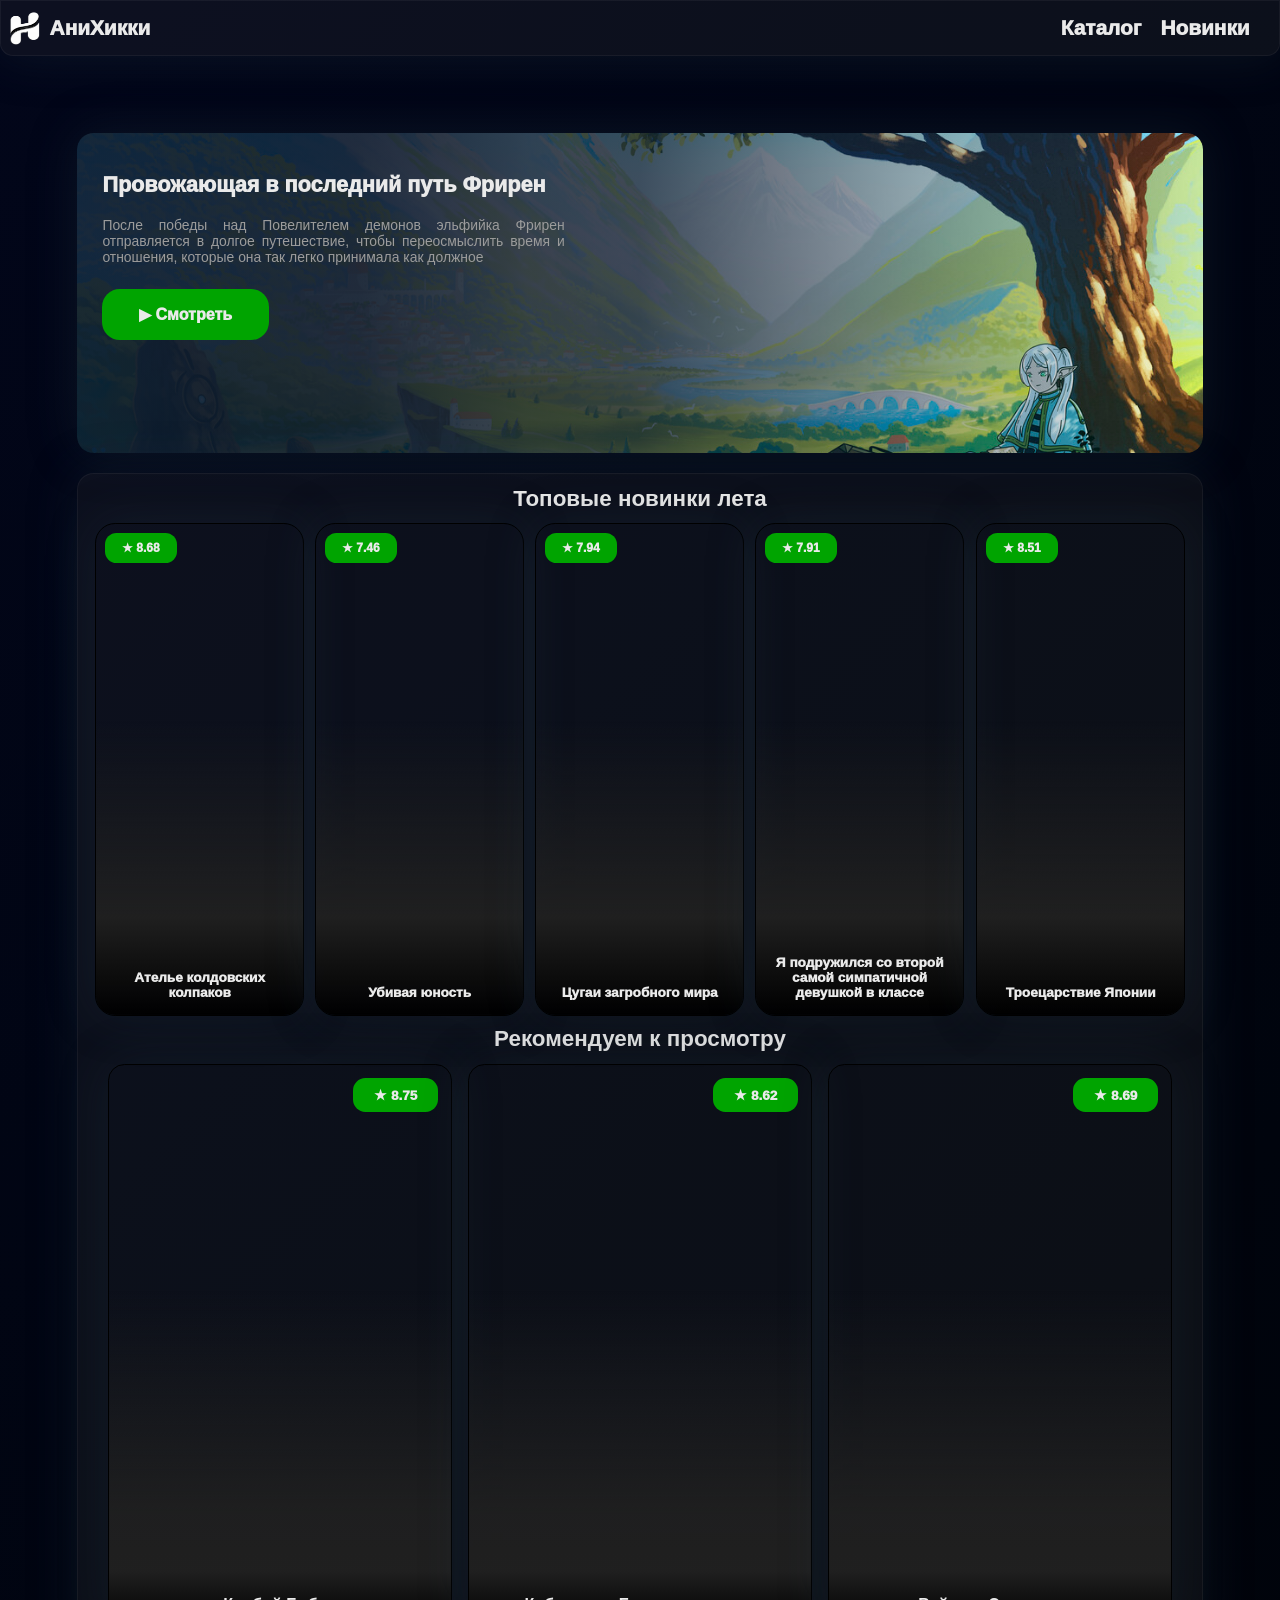
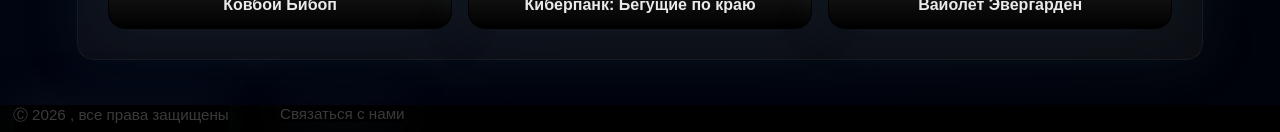
==== index.html @ 824d7224 "watch" ====
<!DOCTYPE html>
<html lang="en">
<head>
    <meta charset="UTF-8">
    <meta name="viewport" content="width=device-width, initial-scale=1.0">
    <title>АниХикки</title>
    <link rel="stylesheet" href="styles/style.css">
    <link rel="icon" href="img/logo.png" type="image/x-icon">
</head>
<body>
    
<header>

<div class="brand">
<a href="#"><img src="img/logo.png" alt=""></a>
<a href="#"><h1>АниХикки</h1></a>
</div>
<div class="nav">
<a href="catalog.html"><h1>Каталог</h1></a>
<a href="#news"><h1>Новинки</h1></a>
</div>

</header>


<div class="hero-section">
<div class="hero-info">
<h2 class="hero-name">Провожающая в последний путь Фрирен</h2>

<p class="hero-title">После победы над Повелителем демонов эльфийка Фрирен отправляется в долгое путешествие, чтобы переосмыслить время и отношения, которые
    она так легко принимала как должное
</p>
<div class="hero-watch-button" data-name="Провожающая в последний путь Фрирен">▶ Смотреть</div>


</div>
</div>



<main>


<h2 class="fzagolovok" id="news">Топовые новинки лета</h2>

<div class="news-grid"> 

</div>


<h2 class="zagolovok">Рекомендуем к просмотру</h2>


<div class="recomendation-grid">


</div>






</main>



<footer>
<h2 class="guarded">Ⓒ  2026 , все права защищены</h2>

<a href=""><h2 class="contact">Связаться с нами</h2></a>


</footer>


<script src="data.js"></script>
<script src="script.js"></script>
<script>

const recomendationGrid = document.querySelector(".recomendation-grid")
const newsGrid = document.querySelector(".news-grid")


renderRecomendationCatalog(recomendationMassive)
renderNewsCatalog(newsMassive)








function renderNewsCatalog(massive){
      newsGrid.innerHTML = ""
  massive.forEach(function(anime){

    newsGrid.innerHTML += `
<div class="news-grid-card" data-name="${anime.animeName}" style="background-image: linear-gradient(    to top,   rgba(0, 0, 0, 0.96) 0%,   rgba(32, 32, 32, 0.98) 20%,     transparent 60%),                   
                        url('${anime.poster}');">
        <div class="news-grid-card-rating">★ ${anime.rating}</div>
        <div class="news-grid-card-name">${anime.animeName}</div> 
</div>
    `

})



initCardClick()  
}




function renderRecomendationCatalog(massive){
  recomendationGrid.innerHTML = ""
  massive.forEach(function(anime){

    recomendationGrid.innerHTML += `

<div class="recomendation-grid-item" data-name="${anime.animeName}" style="background-image:  linear-gradient( to top,  rgba(0, 0, 0, 1) 0%,    rgba(32, 32, 32, 0.98) 10%, rgba(32, 32, 32, 0.95) 20%  ,transparent 60%), 
                          url('${anime.poster}');">

        <div class="item-rating">★ ${anime.rating}</div>
        <div class="recomendation-name">${anime.animeName}</div>

</div>
    `

})



initCardClick()  
}







function initCardClick() {
  const allCards = document.querySelectorAll(".recomendation-grid-item, .news-grid-card, .hero-watch-button")
  allCards.forEach(function(oneCard){
    oneCard.addEventListener("click", function(){
      const animeName = oneCard.dataset.name
      sessionStorage.setItem("chosenAnimeName", animeName)
      window.location.href = "player.html#" + encodeURIComponent(animeName)
    })
  })
}

    
</script>

</body>
</html>
---- styles/style.css ----
*{
    padding: 0;
    margin: 0;
    font-family: "Rubik", sans-serif;
    font-optical-sizing: auto;
    font-weight: 400;
    font-style: normal;
    color: rgb(234, 234, 234);
    scroll-behavior: smooth;
}


a{
    text-decoration: none;
}

body{
    min-height: 100vh;
  min-height: 100dvh;
  display: flex;
  flex-direction: column;
}


body, html{
    background: linear-gradient(135deg, #02061a 0%, #00040d 40%, #000000 100%);
    background-size: 200% 200%;
    animation: gradient 6s ease infinite;
    min-height: 100vh;
  
}

@keyframes gradient {
  0% {
    background-position: 0% 50%;
  }
  50% {
    background-position: 100% 50%;
  }

  100% {
    background-position: 0% 50%;
  }
}

header{
    background: rgba(62, 62, 62, 0.2);
    border-bottom-left-radius: 1vw;
    border-bottom-right-radius: 1vw;
    padding: 0.3vw;
    align-items: center;
    display: grid;
    grid-template-columns: repeat(2, 1fr);
    box-shadow: 0px 0px 50px 0px rgba(36, 55, 69, 0.3);
    border: 1px solid rgba(255, 255, 255, 0.05);
}


    .brand{
        display: flex;
        flex-direction: row;
        align-items: center;
        font-size: 90%;
    }

    header .brand h1{
        font-weight: 1000;
        margin-left: 0.5vw;
    }

        header img{
            width: 2.5vw;
            height: 5vh;
        }


    .nav{
        display: flex;
        gap: 1.5vw;
        grid-column: 3/3;
        margin-right: 2vw;
        font-size: 90%;
    }

        header .nav h1{
            font-weight: 1000;
            text-decoration: none;
            flex: block;
        }

        header a{
            transition: all 1s;
        }

            header a:hover{
               transform: scale(1.05);


                }




.hero-section{
    width: 85vw;
    height: 27vw;
    box-shadow: 0px 0px 50px 0px rgba(36, 55, 69, 0.3);
    margin: auto;
    margin-top: 3.4vw;
    border-radius: 1.3vw;
    padding: 2vh;
    background-repeat: no-repeat;  
    background-position: center;   
    background-size: cover;  
    background-image: 
    linear-gradient(  to right,   rgba(10, 25, 47, 0.92) 0%,      rgba(5, 18, 38, 0.88) 25%,   rgba(9, 22, 40, 0.8) 38%,  rgba(9, 22, 40, 0.78) 40%, rgba(6, 20, 41, 0.75) 50%,  transparent 100%  ),      
    url('../img/fr.jpg');
}

    .hero-info{
        display: grid;
        grid-template-rows: repeat(3, 1fr);
        width: 42%;
        cursor: default;
        padding-left: 1vw;
    }

    .hero-name{
        font-weight: 1000;
        text-align: justify;
        margin-top: 2vw;
        font-size: 225%;
        cursor: default;
    }
    .hero-title{
        display: flex;
        flex-wrap: wrap;     
        margin-top: 1.2vw;
        font-weight: 500;
        font-size: 125%;
        color: rgb(156, 156, 156);
        text-align: justify;
        cursor: default;
    }

    .hero-watch-button {
        display: flex;
        background: rgb(0, 164, 0);
        width: 10vw;
        height: 4vh;
        padding: 1.1vw;
        border-radius: 2.1vw;
        justify-content: center;
        align-items: center;
        margin-top: 1vw;
        transition: 0.6s all;
        font-weight: 1000;
        font-size: 145%;
        cursor: pointer;
    }

        .hero-watch-button:hover{
            background-color: rgb(0, 186, 0);
        }

        .hero-watch-button a{
            font-weight: 1000;
            font-size: 150%;
        }




main{
    background: rgba(62, 62, 62, 0.2);
    border-radius: 1.3vw;
    width: 85vw;
    height: auto;
    margin: auto;
    margin-top:3.2vh;
    padding: 2vh;
    box-shadow: 0px 0px 50px 0px rgba(36, 55, 69, 0.3);
    border: 1px solid rgba(255, 255, 255, 0.05);
}

.main-catalog{
    background: rgba(62, 62, 62, 0.2);
    border-radius: 1.3vw;
    width: 85vw;
    height: auto;
    min-height: 70vh;
    margin: auto;
    margin-top:3.2vh;
    padding: 2vh;
    box-shadow: 0px 0px 50px 0px rgba(36, 55, 69, 0.3);
    border: 1px solid rgba(255, 255, 255, 0.05);
}


    .fzagolovok{
        font-size: 200%;
        font-weight: 800;
        text-align: center;
        cursor: default;
    }

    .zagolovok{
        font-size: 200%;
        font-weight: 800;
        text-align: center;
        cursor: default;
        margin-top: 1.2vh;
    }

        .news-grid{
            display: grid;
            margin-top: 1vh;
            grid-gap: 1vw;
            grid-template-columns: repeat(5, 1fr);
        }


            .news-grid-card{
                display: grid;
                grid-template-rows: repeat(2, 1fr);
                height: 55vh;
                border-radius: 1.5vw;
                padding: 0.6vw;
                transition: all 0.5s;
                box-shadow: 0px 0px 50px 0px rgba(36, 55, 69, 0.3);
                background-repeat: no-repeat;
                background-position: center center;  
                background-size: cover; 
                cursor: pointer;
                will-change: transform; /* Подготавливает GPU к анимации */ backface-visibility: hidden; /* Убирает мерцание и зазоры */ transform: translateZ(0); /* Включает 3D-ускорение */
                outline: 0.1px solid rgba(0, 0, 0, 1);  outline-offset: -0.1px;
                
                
            }

                    .news-grid-card:hover{
                        transform: scale(1.04);
                    }


                .news-grid-card-rating{
                    display: flex;
                    justify-content: center;
                    align-items: center;
                    background-color: rgb(0, 164, 0);
                    padding: 0.33vw;
                    border-radius: 1vw;
                    width: 5vw;
                    height: 3vh;
                    justify-content: center;
                    justify-self: start;
                    align-self: start;
                    font-weight: 1000;
                    font-size: 125%;
                }


                .news-grid-card-name{
                    display: flex;
                    text-align: center;
                    font-weight: 1000;
                    font-size: 115%;
                    align-self: end;
                    justify-self: center;
                    margin-bottom: 0.5vw;
                    
                }


    .grid-catalog{
        display: grid;
        margin-top: 0.2vh;
        grid-gap: 1vw;
        grid-template-columns: repeat(5, 1fr);
        padding: 0.7vw;
        margin: -0.7vw;

    }


        .grid-catalog-item{
                display: grid;
                cursor: pointer;
                grid-template-columns: repeat(2, 1fr);
                grid-template-rows: auto auto 1fr;
                grid-gap: 0.5vw;
                height: 44vh;
                border-radius: 1.2vw;
                padding: 0.5vw;
                transition: all 0.5s;
                box-shadow: 0px 0px 50px 0px rgba(36, 55, 69, 0.2);
                background-repeat: no-repeat;    background-position: center center;      background-size: cover;
                transition: 0.5s all; 
                z-index: 1000;
                position: relative;
                will-change: transform; /* Подготавливает GPU к анимации */ backface-visibility: hidden; /* Убирает мерцание и зазоры */ transform: translateZ(0); /* Включает 3D-ускорение */
                outline: 0.1px solid rgba(0, 0, 0, 1);  outline-offset: -0.1px;
        }

            .grid-catalog-item:hover{
                transform: scale(1.04);
                z-index: 1000;
                position: relative;
            }

            .episodes-amount{
                background-color: rgba(0, 0, 0, 0.8);
                border-radius: 0.4vw;
                text-align: center;
                width: 6.2vw;
                height: 3.6vh;
                font-size: 90%;
                display: flex;
                align-items: center;
                justify-content: center;
                color: rgb(184, 184, 184);
                grid-column: 1/2;
                grid-row: 1/1;
                font-weight: 600;
            }

            .catalog-item-rating{
                    display: flex;
                    align-items: center;
                    background-color: rgb(0, 164, 0);
                    padding: 0.33vw;
                    border-radius: 1vw;
                    width: 4.5vw;
                    justify-content: center;
                    justify-self: end;
                    align-self: start;
                    font-weight: 1000;
                    font-size: 110%;
                    grid-row: 1/3;
            }

            .catalog-item-name{
                grid-column: 1/-1;
                display: flex;
                justify-self: center;
                align-self: flex-end;
                text-align: center;
                font-weight: 1000;
                font-size: 110%;
                margin-bottom: 0.2vh;
            }


 
            



.anime-title{
    font-size: 200%;
    font-weight: 1000;
    text-align: center;
}


.player iframe{
    margin: auto;
    border-top-left-radius: 1vw;
    border-top-right-radius: 1vw;
    width: 100%;
    height: 42vw;
    box-shadow: 0px 0px 50px 0px rgba(36, 55, 69, 0.2);
    margin-top: 1vh;
}

.episodes-btn-grid{
    display: flex;
    width: 98%;
    grid-gap: 0.9vw;
    background-color: black;
    border-bottom-left-radius: 1.5vw;
    border-bottom-right-radius: 1.5vw;
    overflow-x: auto;
    overflow-y: hidden;
    box-shadow: 0px 0px 50px 0px rgba(36, 55, 69, 0.2);
    padding: 0.7vw 1vw 0.5vw 0.75vw;
    scrollbar-width: thin;
    scrollbar-color: transparent transparent;
    scroll-behavior: auto;
    transition: 0.5s ease;
    margin-top: -0.29vw;
    user-select: none; 
}

    .episodes-btn-grid:hover{
        scrollbar-color: #00A2E8 transparent; 
    }

    .episode-btn{
        background: rgba(62, 62, 62, 0.45);
        box-shadow: 0px 0px 50px 0px rgba(52, 81, 102, 0.2),
                    0px 0px 50px 0px rgba(52, 81, 102, 0.1);
        display: flex;
        border-radius: 0.67vw;
        justify-content: center;
        align-items: center;
        height: 6vh;
        font-weight: 1000;
        transition: 0.5s all;
        flex: 0 0 auto;
        width: 6.067vw;
        cursor: default;
        cursor: pointer;
    }

        .episode-btn:hover{
            transform: scale(1.05);
            background: rgba(62, 62, 62, 0.58);
        }

            .active-btn{
                background-color: rgb(0, 134, 0);
                transform: scale(1.05);
                cursor: default;
            }
            .active-btn:hover{
                background-color: rgb(0, 134, 0);
            }












#search-input{
    background: rgba(62, 62, 62, 0.05);
    border-radius: 1.3vw;
    width: 85vw;
    height: 3.5vh;
    margin: auto;
    margin-top:3vh;
    padding: 2vh;
    box-shadow: 0px 0px 50px 0px rgba(36, 55, 69, 0.3);
    border: 1px solid rgba(255, 255, 255, 0.15);
    display: flex;
    justify-self: center;
    font-weight: 1000;
    font-size: 130%;
    outline: none;
}

#search-input:focus{
    border: 1px solid rgba(255, 255, 255, 0.15);
}



.genre-btn-grid{
    display: grid;
    grid-template-columns: repeat(7, 1fr);
    grid-template-rows: 1fr;
    width: 87vw;
    margin: 0.5vw auto 0.5vw auto;
    grid-gap: 0.5vw;
    margin-bottom: -2.5vh;
    
}
 
    .genre-btn{
        height: 6.67vh;
        box-shadow: 0px 0px 50px 0px rgba(36, 55, 69, 0.3);
        border: 1px solid rgba(255, 255, 255, 0.15);
        background: rgba(62, 62, 62, 0.05);
        border-radius: 1.15vw;
        padding: 0.5vw;
        font-weight: 1000;
        transition: 0.5s;
        font-size: 95%;
    }



    .genre-btn:hover{
        background: rgba(62, 62, 62, 0.25);
    }

    .active-g-btn:hover{
        background-color: rgba(0, 134, 0, 0.3);
    }

    .active-g-btn{
        background-color: rgba(0, 134, 0, 0.3);
    }




    

.recomendation-grid{
    display: grid;
    grid-template-columns: repeat(3, 1fr);
    grid-gap: 1.4vw;
    padding: 1vw;
}

    .recomendation-grid-item{
        display: grid;
        height: 62vh;
        box-shadow: 0px 0px 50px 0px rgba(36, 55, 69, 0.3);
        padding: 0.8vw;
        grid-template-rows: repeat(2, 1fr);
        border-radius: 1.2vw;
        cursor: pointer;
        background-repeat: no-repeat;    background-position: center center;      background-size: cover;
        transition: 0.5s all;
        will-change: transform; /* Подготавливает GPU к анимации */ backface-visibility: hidden; /* Убирает мерцание и зазоры */ transform: translateZ(0); /* Включает 3D-ускорение */
        outline: 0.1px solid rgba(0, 0, 0, 1);  outline-offset: -0.1px;
         
    }

        .recomendation-grid-item:hover{
            transform: translateY(-0.8vw);
        }


        .item-rating{
            display: flex;
            align-items: center;
            justify-content: center;
            background-color: rgb(0, 164, 0);
            padding: 0.33vw;
            border-radius: 0.97vw;
            width: 6vw;
            height: 3.5vh;
            justify-content: center;
            justify-self: end;
            align-self: start;
            font-weight: 1000;
            font-size: 140%;
        }

        .recomendation-name{
            display: flex;
            justify-self: center;
            align-self: flex-end;
            text-align: center;
            font-size: 135%;
            font-weight: 800;
            margin-bottom: 0.2vh;
        }






footer{
    background-color: #000000;
    height: 3vh;
    margin-top: 5vh;
    display: flex;
    padding-left: 1vw;
}
    footer h2{
        font-size: 95%;
        color: rgb(58, 58, 58);
        box-shadow: 0px 0px 50px 0px rgba(36, 55, 69, 0.3);
    }

    .guarded{
        display: flex;
        justify-self: end;
    }

    .contact{
        display: flex;
        justify-self: end;
        align-self: flex-end;
        margin-left: 4vw;
    }






        






















@media (min-width: 250px) {

    .brand{
        display: flex;
        flex-direction: row;
        align-items: center;
        font-size: 40%;
    }

        header img{
            width: 4.5vw;
            height: 6vw;
        }
    

        header .nav{
            font-size: 40%;
        }
        

.hero-section{
    margin-top: 6vw;
    padding: 1vw;
    width: 92vw;
    height: 40vw;
    margin-bottom: -2vh;
}




    .hero-name{
        text-align: justify;
        margin-top: 3.5vw;
        font-size: 60%;
    }
    .hero-title{
        margin-top: 0.1vw;
        font-size: 42%;
    }

    .hero-watch-button {
        width: 16vw;
        height: 5vw;
        padding: 1vw;
        font-size: 50%;
        margin-top: 1.5vh;

    }


    
.fzagolovok{
        font-size: 90%;
        margin-top: -2.5vw;
    }

    .zagolovok{
        font-size: 90%;
    }

        .news-grid{
            margin-top: 1vw;
        }


            .news-grid-card{
                height: 38vw;
            }



                .news-grid-card-rating{
                    width: 7vw;
                    height: 3.5vw;
                    font-size: 40%;

                }


                .news-grid-card-name{
                    font-size: 38%;
                    margin-bottom: 0.5vw;
                    
                }



    .recomendation-grid-item{
        display: grid;
        height: 50vw;
        padding: 1.3vw;
         
    }

        .item-rating{
            padding: 0.33vw;
            width: 8.4vw;
            height: 3vw;
            font-size: 45%;
        }

        .recomendation-name{
            font-size: 65%;
        }

.main-catalog{
    min-height:75vh ;
}






#search-input{
    border-radius: 2vw;
    width: 88.5vw;
    height: 2.5vh;
    padding: 2.1vw;
    font-size: 70%;
    margin-bottom: 1vw;
}

    .genre-btn-grid{
        width: 92%;
    }
 
    .genre-btn{
        height: 8.5vw;
        border-radius: 1.5vw;
        padding: 0vw;
        font-size: 40%;
    }




        .grid-catalog-item{
                grid-gap: 0vw;
                height: 32vw;
                padding: 0.5vw;
        }



            .episodes-amount{
                width: 6vw;
                padding: 0.5vw;
                height: 4.5vw;
                font-size: 15%;
                border-radius: 1vw;
            }

            .catalog-item-rating{
                    padding: 0.33vw;
                    width: 5.7vw;
                    height: 3vw;  
                    font-size: 20%;
            }

            .catalog-item-name{
                font-size: 27%;
            }


.anime-title{
    font-size: 75%;
    margin-top: -2vw;
}


.episodes-btn-grid{
    grid-gap: 1.3vw;
    margin-top: -1.2vw;
}


    .episode-btn{
        border-radius: 1vw;
        height: 6vw;
        font-size: 50%;
        width: 6vw;
        margin-bottom: 0.5vw;
        margin-top: 0.5vw;        
    }


}





@media (min-width: 390px) {

    .brand{
        font-size: 45%;
    }

        header img{
            width: 4.5vw;
            height: 6vw;
        }
    

        header .nav{
            font-size: 45%;
        }
        

.hero-section{
    margin-top: 6vw;
    padding: 1vw;
    width: 91vw;
    height: 35vw;
    margin-bottom: -2vh;
}




    .hero-name{
        text-align: justify;
        margin-top: 3vw;
        font-size: 65%;
    }
    .hero-title{
        margin-top: 0.2vw;
        font-size: 45%;
    }

    .hero-watch-button {
        width: 15vw;
        height: 4vw;
        padding: 1vw;
        font-size: 55%;
        margin-top: 1.5vh;

    }


    
.fzagolovok{
        font-size: 90%;
        margin-top: -2.5vw;
    }

    .zagolovok{
        font-size: 90%;
    }

        .news-grid{
            margin-top: 1vw;
        }


            .news-grid-card{
                height: 32vw;
                padding: 0.5vw;
            }



                .news-grid-card-rating{
                    width: 6vw;
                    height: 2.7vw;
                    font-size: 40%;

                }


                .news-grid-card-name{
                    font-size: 42%;
                    margin-bottom: 0.5vw;
                    
                }



    .recomendation-grid-item{
        display: grid;
        height: 43vw;
        padding: 1.3vw;
         
    }

        .item-rating{
            padding: 0.33vw;
            width: 8.4vw;
            height: 2.8vw;
            font-size: 45%;
        }

        .recomendation-name{
            font-size: 65%;
        }

.main-catalog{
    min-height:75vh ;
}






#search-input{
    border-radius: 2vw;
    width: 88.5vw;
    height: 2.5vh;
    padding: 2.1vw;
    font-size: 70%;
    margin-bottom: 1vw;
}

    .genre-btn-grid{
        width: 92%;
    }
 
    .genre-btn{
        height: 8.5vw;
        border-radius: 1.5vw;
        padding: 0vw;
        font-size: 40%;
    }




        .grid-catalog-item{
                grid-gap: 0vw;
                height: 28vw;
                padding: 0.6vw;
        }



            .episodes-amount{
                width: 7vw;
                padding: 0.5vw;
                height: 3vw;
                font-size: 10%;
                border-radius: 1vw;
            }

            .catalog-item-rating{
                    padding: 0.33vw;
                    width: 5.7vw;
                    height: 3vw;  
                    font-size: 20%;
            }

            .catalog-item-name{
                font-size: 27%;
            }


.anime-title{
    font-size: 75%;
    margin-top: -2vw;
}


.episodes-btn-grid{
    grid-gap: 1.3vw;
    margin-top: -1.2vw;
}


    .episode-btn{
        border-radius: 1vw;
        height: 6vw;
        font-size: 50%;
        width: 6vw;
        margin-bottom: 0.5vw;
        margin-top: 0.5vw;        
    }


}


@media (min-width: 700px) {

    .brand{
        font-size: 60%;
    }

        header img{
            width: 3.3vw;
            height: 4vw;
        }
    

        header .nav{
            font-size: 60%;
        }
        

.hero-section{
    margin-top: 6vw;
    padding: 1vw;
    width: 87.5vw;
    height: 27vw;
    margin-bottom: -2vh;
}




    .hero-name{
        text-align: justify;
        margin-top: 2vw;
        font-size: 100%;
    }
    .hero-title{
        margin-top: 0.2vw;
        font-size: 70%;
    }

    .hero-watch-button {
        width: 12vw;
        height: 3.2vw;
        padding: 1vw;
        font-size: 85%;
        margin-top: 1.5vh;

    }


    
.fzagolovok{
        font-size: 115%;
        margin-top: -1vw;
    }

    .zagolovok{
        font-size: 115%;
    }

        .news-grid{
            margin-top: 1vw;
        }


            .news-grid-card{
                height: 33vw;
                padding: 0.67vw;
            }



                .news-grid-card-rating{
                    width: 5vw;
                    height: 2vw;
                    font-size: 60%;

                }


                .news-grid-card-name{
                    font-size: 67%;
                    margin-bottom: 0.5vw;
                    
                }



    .recomendation-grid-item{
        display: grid;
        height: 40vw;
        padding: 1vw;
         
    }

        .item-rating{
            padding: 0.33vw;
            width: 7vw;
            height: 2.5vw;
            font-size: 70%;
        }

        .recomendation-name{
            font-size: 80%;
        }

.main-catalog{
    min-height:75vh ;
}






#search-input{
    border-radius: 2vw;
    width: 86vw;
    height: 2.5vh;
    padding: 2vw;
    font-size: 90%;
    margin-bottom: 1vw;
}

    .genre-btn-grid{
        width: 89%;
    }
 
    .genre-btn{
        height: 6vw;
        border-radius: 1.5vw;
        padding: 0vw;
        font-size: 60%;
    }




        .grid-catalog-item{
                grid-gap: 0vw;
                height: 26.7vw;
                padding: 0.6vw;
        }



            .episodes-amount{
                width: 5vw;
                padding: 0.5vw;
                height: 2.5vw;
                font-size: 44%;
                border-radius: 0.9vw;
            }

            .catalog-item-rating{
                    padding: 0.33vw;
                    width: 4.5vw;
                    height: 2.1vw;  
                    font-size: 50%;
            }

            .catalog-item-name{
                font-size: 55%;
            }


.anime-title{
    font-size: 105%;
    margin-top: -1vw;
}


.episodes-btn-grid{
    grid-gap: 1vw;
    margin-top: -0.6vw;
}


    .episode-btn{
        border-radius: 1vw;
        height: 4.3vw;
        font-size: 50%;
        width: 5.89vw;
        margin-bottom: 0.5vw;
        margin-top: 0.5vw;        
    }


}


@media (min-width: 1000px) {

    .brand{
        font-size: 65%;
    }

        header img{
            width: 3vw;
            height: 3.5vw;
        }
    

        header .nav{
            font-size: 65%;
        }
        

.hero-section{
    margin-top: 6vw;
    padding: 1vw;
    width: 86vw;
    height: 23vw;
    margin-bottom: -1vh;
}




    .hero-name{
        text-align: justify;
        margin-top: 2vw;
        font-size: 135%;
    }
    .hero-title{
        margin-top: 0.5vw;
        font-size: 87%;
    }

    .hero-watch-button {
        width: 11vw;
        height: 2vw;
        padding: 1vw;
        border-radius: 1.4vw;
        font-size: 100%;
        margin-top: 1.5vh;

    }


    
.fzagolovok{
        font-size: 140%;
        margin-top: -0.5vw;
    }

    .zagolovok{
        font-size: 140%;
    }

        .news-grid{
            margin-top: 1vw;
        }


            .news-grid-card{
                height: 37vw;
                padding: 0.67vw;
            }



                .news-grid-card-rating{
                    width: 5vw;
                    height: 1.7vw;
                    border-radius: 0.9vw;
                    font-size: 75%;

                }


                .news-grid-card-name{
                    font-size: 85%;
                    margin-bottom: 0.5vw;
                    
                }



    .recomendation-grid-item{
        display: grid;
        height: 42vw;
        padding: 1vw;
         
    }

        .item-rating{
            padding: 0.33vw;
            width: 6vw;
            height: 2vw;
            font-size: 85%;
        }

        .recomendation-name{
            font-size: 100%;
        }

.main-catalog{
    min-height:75vh ;
}






#search-input{
    border-radius: 1.8vw;
    width: 85vw;
    height: 2.3vh;
    padding: 2vw;
    font-size: 110%;
    margin-bottom: 0.6vw;
}

    .genre-btn-grid{
        width: 89%;
    }
 
    .genre-btn{
        height: 5vw;
        border-radius: 1.5vw;
        padding: 0vw;
        font-size: 75%;
    }




        .grid-catalog-item{
                grid-gap: 0vw;
                height: 25vw;
                padding: 0.6vw;
        }



            .episodes-amount{
                width: 5vw;
                padding: 0.5vw;
                height: 1.8vw;
                font-size: 55%;
                border-radius: 0.9vw;
            }

            .catalog-item-rating{
                    padding: 0.33vw;
                    width: 4vw;
                    height: 1.8vw;  
                    font-size: 60%;
                    border-radius: 0.8vw;
            }

            .catalog-item-name{
                font-size: 75%;
            }


.anime-title{
    font-size: 125%;
    margin-top: -1vw;
}


.episodes-btn-grid{
    grid-gap: 1vw;
    margin-top: -0.5vw;
}


    .episode-btn{
        border-radius: 1vw;
        height: 3.5vw;
        font-size: 70%;
        width: 5.5vw;
        border-radius: 0.8vw;
        margin-bottom: 0.5vw;
        margin-top: 0.5vw;        
    }


}




@media (min-width: 1300px) {

    .brand{
        font-size: 80%;
    }

        header img{
            width: 2.9vw;
            height: 3.7vw;
        }
    

        header .nav{
            font-size: 80%;
        }
        

.hero-section{
    margin-top: 6vw;
    padding: 1vw;
    width: 86vw;
    height: 25vw;
    margin-bottom: -1vh;
}




    .hero-name{
        text-align: justify;
        margin-top: 2vw;
        font-size: 170%;
    }
    .hero-title{
        margin-top: 1vw;
        font-size: 120%;
    }

    .hero-watch-button {
        width: 12.5vw;
        height: 2.5vw;
        padding: 1vw;
        border-radius: 2vw;
        font-size: 140%;
        margin-top: 2vh;

    }


    
.fzagolovok{
        font-size: 185%;
        margin-top: -0.5vw;
    }

    .zagolovok{
        font-size: 185%;
    }

        .news-grid{
            margin-top: 1vw;
        }


            .news-grid-card{
                height: 33.5vw;
                padding: 0.67vw;
            }



                .news-grid-card-rating{
                    width: 5vw;
                    height: 1.7vw;
                    border-radius: 0.9vw;
                    font-size: 100%;

                }


                .news-grid-card-name{
                    font-size: 115%;
                    margin-bottom: 0.5vw;
                    
                }



    .recomendation-grid-item{
        display: grid;
        height: 40vw;
        padding: 1vw;
         
    }

        .item-rating{
            padding: 0.33vw;
            width: 5.4vw;
            height: 1.8vw;
            font-size: 111%;
        }

        .recomendation-name{
            font-size: 135%;
        }

.main-catalog{
    min-height:75vh ;
}






#search-input{
    border-radius: 1.8vw;
    width: 85vw;
    height: 2.3vh;
    padding: 2vw;
    font-size: 145%;
    margin-bottom: 0.3vw;
}

    .genre-btn-grid{
        width: 88%;
    }
 
    .genre-btn{
        height: 4.5vw;
        border-radius: 1.5vw;
        padding: 0vw;
        font-size: 90%;
    }




        .grid-catalog-item{
                grid-gap: 0vw;
                height: 26vw;
                padding: 0.6vw;
        }



            .episodes-amount{
                width: 4.5vw;
                padding: 0.5vw;
                height: 1.5vw;
                font-size: 65%;
                border-radius: 0.8vw;
            }

            .catalog-item-rating{
                    padding: 0.33vw;
                    width: 3.5vw;
                    height: 1.5vw;  
                    font-size: 75%;
                    border-radius: 0.8vw;
            }

            .catalog-item-name{
                font-size: 95%;
            }


.anime-title{
    font-size: 165%;
    margin-top: -0.3vw;
}


.episodes-btn-grid{
    grid-gap: 1vw;
    margin-top: -0.5vw;
}


    .episode-btn{
        border-radius: 1vw;
        height: 3.4vw;
        font-size: 90%;
        width: 6vw;
        border-radius: 0.8vw;
        margin-bottom: 0.5vw;
        margin-top: 0.5vw;        
    }


}




@media (min-width: 1440px) {

    .brand{
        font-size: 95%;
    }

        header img{
            width: 2.9vw;
            height: 3.7vw;
        }
    

        header .nav{
            font-size: 95%;
        }
        

.hero-section{
    margin-top: 6vw;
    padding: 1vw;
    width: 86vw;
    height: 25vw;
    margin-bottom: -1vh;
}




    .hero-name{
        text-align: justify;
        margin-top: 2vw;
        font-size: 185%;
    }
    .hero-title{
        margin-top: 1vw;
        font-size: 125%;
    }

    .hero-watch-button {
        width: 12.5vw;
        height: 2.5vw;
        padding: 1vw;
        border-radius: 2vw;
        font-size: 140%;
        margin-top: 2vh;

    }


    
.fzagolovok{
        font-size: 185%;
        margin-top: -0.5vw;
    }

    .zagolovok{
        font-size: 185%;
    }

        .news-grid{
            margin-top: 1vw;
        }


            .news-grid-card{
                height: 35vw;
                padding: 0.67vw;
            }



                .news-grid-card-rating{
                    width: 5vw;
                    height: 1.7vw;
                    border-radius: 0.9vw;
                    font-size: 110%;

                }


                .news-grid-card-name{
                    font-size: 125%;
                    margin-bottom: 0.5vw;
                    
                }



    .recomendation-grid-item{
        display: grid;
        height: 40vw;
        padding: 1vw;
         
    }

        .item-rating{
            padding: 0.33vw;
            width: 5.4vw;
            height: 1.8vw;
            font-size: 111%;
        }

        .recomendation-name{
            font-size: 135%;
        }

.main-catalog{
    min-height:75vh ;
}






#search-input{
    border-radius: 1.8vw;
    width: 85vw;
    height: 2.3vh;
    padding: 2vw;
    font-size: 145%;
    margin-bottom: 0.13vw;
}

    .genre-btn-grid{
        width: 88%;
    }
 
    .genre-btn{
        height: 4.8vw;
        border-radius: 1.5vw;
        padding: 0vw;
        font-size: 95%;
    }




        .grid-catalog-item{
                grid-gap: 0vw;
                height: 26vw;
                padding: 0.6vw;
        }



            .episodes-amount{
                width: 5vw;
                padding: 0.5vw;
                height: 1.5vw;
                font-size: 75%;
                border-radius: 0.8vw;
            }

            .catalog-item-rating{
                    padding: 0.33vw;
                    width: 4vw;
                    height: 1.5vw;  
                    font-size: 85%;
                    border-radius: 0.8vw;
            }

            .catalog-item-name{
                font-size: 110%;
            }


.anime-title{
    font-size: 180%;
    margin-top: -0.3vw;
}


.episodes-btn-grid{
    grid-gap: 1vw;
    margin-top: -0.5vw;
}


    .episode-btn{
        border-radius: 1vw;
        height: 4vw;
        font-size: 115%;
        width: 6.5vw;
        border-radius: 0.8vw;
        margin-bottom: 0.5vw;
        margin-top: 0.5vw;        
    }


}



@media (min-width: 1600px) {

    .brand{
        font-size: 105%;
    }

        header img{
            width: 3vw;
            height: 3.5vw;
        }
    

        header .nav{
            font-size: 105%;
        }
        

.hero-section{
    margin-top: 4vw;
    padding: 1vw;
    width: 86vw;
    height: 25vw;
    margin-bottom: -1vh;
}




    .hero-name{
        margin-top: 1.5vw;
        font-size: 210%;
    }
    .hero-title{
        margin-top: 0.4vw;
        font-size: 140%;
    }

    .hero-watch-button {
        width: 12vw;
        height: 2.5vw;
        padding: 1vw;
        border-radius: 1.6vw;
        font-size: 165%;
        margin-top: 2vh;

    }


    
.fzagolovok{
        font-size: 200%;
        margin-top: -0.35vw;
    }

    .zagolovok{
        font-size: 200%;
    }

        .news-grid{
            margin-top: 1vw;
        }


            .news-grid-card{
                height: 32.5vw;
                padding: 0.67vw;
            }



                .news-grid-card-rating{
                    width: 4.5vw;
                    height: 1.7vw;
                    border-radius: 0.9vw;
                    font-size: 125%;

                }


                .news-grid-card-name{
                    font-size: 135%;
                    margin-bottom: 0.5vw;
                    
                }



    .recomendation-grid-item{
        display: grid;
        height: 40vw;
        padding: 1vw;
         
    }

        .item-rating{
            padding: 0.33vw;
            width: 5.5vw;
            height: 2vw;
            font-size: 125%;
        }

        .recomendation-name{
            font-size: 155%;
        }

.main-catalog{
    min-height:75vh ;
}






#search-input{
    border-radius: 1.5vw;
    width: 84vw;
    height: 2.3vh;
    padding: 2vw;
    font-size: 145%;
    margin-bottom: 0.2vw;
}

    .genre-btn-grid{
        width: 87.5%;
    }
 
    .genre-btn{
        height: 4.5vw;
        border-radius: 1.35vw;
        padding: 0vw;
        font-size: 105%;
    }




        .grid-catalog-item{
                grid-gap: 0vw;
                height: 25vw;
                padding: 0.6vw;
        }



            .episodes-amount{
                width: 4.2vw;
                padding: 0.5vw;
                height: 1.5vw;
                font-size: 85%;
                border-radius: 0.8vw;
            }

            .catalog-item-rating{
                    padding: 0.33vw;
                    width: 4vw;
                    height: 1.5vw;  
                    font-size: 95%;
                    border-radius: 0.7vw;
            }

            .catalog-item-name{
                font-size: 120%;
            }


.anime-title{
    font-size: 200%;
    margin-top: -0.3vw;
}


.episodes-btn-grid{
    grid-gap: 1vw;
    margin-top: -0.5vw;
}


    .episode-btn{
        border-radius: 1vw;
        height: 4vw;
        font-size: 115%;
        width: 6.5vw;
        border-radius: 0.8vw;
        margin-bottom: 0.5vw;
        margin-top: 0.5vw;        
    }


}

@media (min-width: 1900px) {

    .brand{
        font-size: 120%;
    }

        header img{
            width: 3vw;
            height: 3.35vw;
        }
    

        header .nav{
            font-size: 120%;
        }
        

.hero-section{
    margin-top: 4vw;
    padding: 1vw;
    width: 86vw;
    height: 25vw;
    margin-bottom: -1vh;
}




    .hero-name{
        margin-top: 1.5vw;
        font-size: 225%;
    }
    .hero-title{
        margin-top: 0.4vw;
        font-size: 160%;
    }

    .hero-watch-button {
        width: 12vw;
        height: 2.5vw;
        padding: 1vw;
        border-radius: 1.6vw;
        font-size: 185%;
        margin-top: 2vh;

    }


    
.fzagolovok{
        font-size: 235%;
        margin-top: -0.35vw;
    }

    .zagolovok{
        font-size: 235%;
    }

        .news-grid{
            margin-top: 1.2vw;
        }


            .news-grid-card{
                height: 32.5vw;
                padding: 0.67vw;
            }



                .news-grid-card-rating{
                    width: 4.5vw;
                    height: 1.7vw;
                    border-radius: 0.9vw;
                    font-size: 135%;

                }


                .news-grid-card-name{
                    font-size: 145%;
                    margin-bottom: 0.5vw;
                    
                }



    .recomendation-grid-item{
        display: grid;
        height: 40vw;
        padding: 1vw;
         
    }

        .item-rating{
            padding: 0.33vw;
            width: 5.5vw;
            height: 2vw;
            font-size: 145%;
        }

        .recomendation-name{
            font-size: 175%;
        }

.main-catalog{
    min-height:75vh ;
}

footer h2{
    font-size: 175%;
}




#search-input{
    border-radius: 1.5vw;
    width: 84vw;
    height: 2.3vh;
    padding: 2vw;
    font-size: 165%;
    margin-bottom: 0.2vw;
}

    .genre-btn-grid{
        width: 87.5%;
    }
 
    .genre-btn{
        height: 4.5vw;
        border-radius: 1.3vw;
        padding: 0vw;
        font-size: 115%;
    }




        .grid-catalog-item{
                grid-gap: 0vw;
                height: 25vw;
                padding: 0.6vw;
        }



            .episodes-amount{
                width: 4.2vw;
                padding: 0.5vw;
                height: 1.5vw;
                font-size: 98%;
                border-radius: 0.67vw;
            }

            .catalog-item-rating{
                    padding: 0.33vw;
                    width: 4vw;
                    height: 1.5vw;  
                    font-size: 105%;
                    border-radius: 0.7vw;
            }

            .catalog-item-name{
                font-size: 140%;
            }


.anime-title{
    font-size: 225%;
    margin-top: -0.3vw;
}


.episodes-btn-grid{
    grid-gap: 1vw;
    margin-top: -0.5vw;
}


    .episode-btn{
        border-radius: 1vw;
        height: 4vw;
        font-size: 145%;
        width: 6.5vw;
        border-radius: 0.8vw;
        margin-bottom: 0.5vw;
        margin-top: 0.5vw;        
    }

}
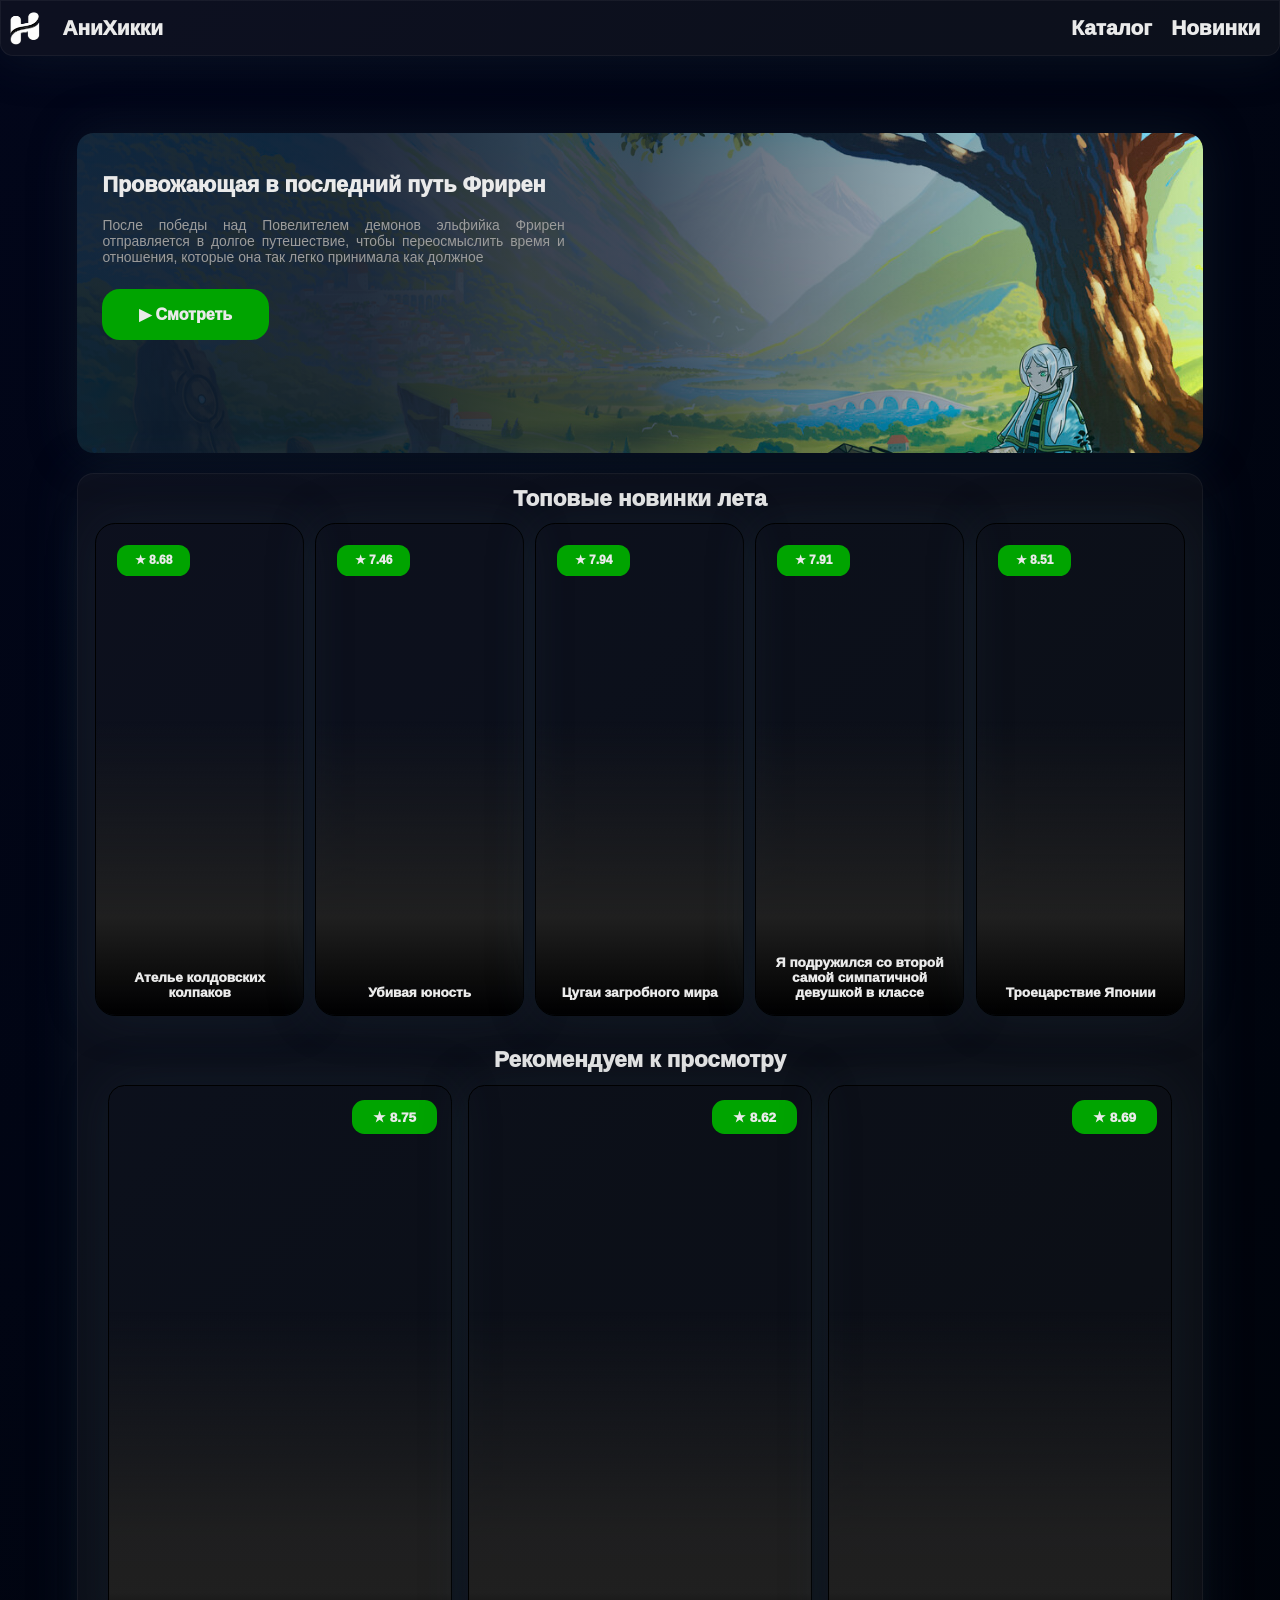
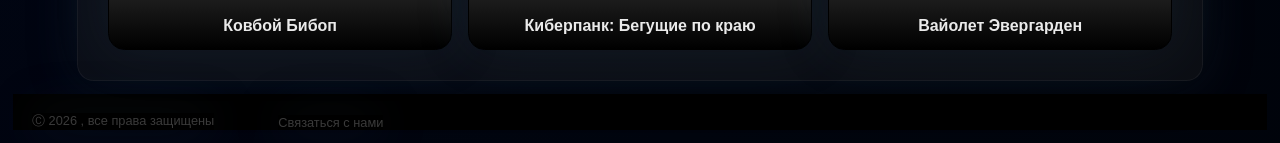
==== commit d7885c9c: "More addaptive" ====
--- a/index.html
+++ b/index.html
@@ -5,6 +5,7 @@
     <meta name="viewport" content="width=device-width, initial-scale=1.0">
     <title>АниХикки</title>
     <link rel="stylesheet" href="styles/style.css">
+    <link rel="stylesheet" href="styles/style.css?v=2">
     <link rel="icon" href="img/logo.png" type="image/x-icon">
 </head>
 <body>
--- a/styles/style.css
+++ b/styles/style.css
@@ -630,16 +630,17 @@
     
 
         header .nav{
-            font-size: 40%;
+            font-size: 35%;
+            margin-right: 15px;
         }
         
 
 .hero-section{
-    margin-top: 6vw;
+    margin-top: 5vw;
     padding: 1vw;
     width: 92vw;
-    height: 40vw;
-    margin-bottom: -2vh;
+    height: 35vw;
+    margin-bottom: -1.67vh;
 }
 
 
@@ -648,18 +649,18 @@
     .hero-name{
         text-align: justify;
         margin-top: 3.5vw;
-        font-size: 60%;
+        font-size: 63%;
     }
     .hero-title{
         margin-top: 0.1vw;
-        font-size: 42%;
+        font-size: 45%;
     }
 
     .hero-watch-button {
         width: 16vw;
         height: 5vw;
         padding: 1vw;
-        font-size: 50%;
+        font-size: 54%;
         margin-top: 1.5vh;
 
     }
@@ -669,33 +670,37 @@
 .fzagolovok{
         font-size: 90%;
         margin-top: -2.5vw;
+        font-weight: 1000;
     }
 
     .zagolovok{
         font-size: 90%;
+        font-weight: 1000;
+        margin-top: 2.5vw;
     }
 
         .news-grid{
-            margin-top: 1vw;
+            margin-top: 1.2vw;
         }
 
 
             .news-grid-card{
-                height: 38vw;
+                height: 39vw;
             }
 
 
 
                 .news-grid-card-rating{
-                    width: 7vw;
-                    height: 3.5vw;
-                    font-size: 40%;
+                    width: 6vw;
+                    height: 3.1vw;
+                    margin-left: 0.5vw;
+                    font-size: 38%;
 
                 }
 
 
                 .news-grid-card-name{
-                    font-size: 38%;
+                    font-size: 33%;
                     margin-bottom: 0.5vw;
                     
                 }
@@ -704,37 +709,48 @@
 
     .recomendation-grid-item{
         display: grid;
-        height: 50vw;
+        height: 46vw;
         padding: 1.3vw;
          
     }
 
         .item-rating{
-            padding: 0.33vw;
+            padding: 0.3vw;
             width: 8.4vw;
             height: 3vw;
             font-size: 45%;
+            margin: 0.1vw;
         }
 
         .recomendation-name{
-            font-size: 65%;
+            font-size: 62%;
         }
 
 .main-catalog{
     min-height:75vh ;
 }
 
+    .grid-catalog{
+        display: grid;
+        margin-top: 0.2vh;
+        grid-gap: 1vw;
+        grid-template-columns: repeat(3, 1fr);
+        padding: 0vw;
+        margin: -2vw;
+
+    }
+
 
 
 
 
 
 #search-input{
-    border-radius: 2vw;
+    border-radius: 2.5vw;
     width: 88.5vw;
-    height: 2.5vh;
-    padding: 2.1vw;
-    font-size: 70%;
+    height: 4.5vh;
+    padding: 2vw;
+    font-size: 95%;
     margin-bottom: 1vw;
 }
 
@@ -743,40 +759,43 @@
     }
  
     .genre-btn{
-        height: 8.5vw;
-        border-radius: 1.5vw;
+        height: 10vw;
+        border-radius: 2vw;
         padding: 0vw;
-        font-size: 40%;
+        font-size: 44%;
     }
 
 
 
 
         .grid-catalog-item{
-                grid-gap: 0vw;
-                height: 32vw;
+                grid-gap: 1vw;
+                height: 47vw;
                 padding: 0.5vw;
         }
 
 
 
             .episodes-amount{
-                width: 6vw;
+                width: 8vw;
                 padding: 0.5vw;
-                height: 4.5vw;
-                font-size: 15%;
+                height: 3.7vw;
+                font-size: 20%;
+                font-weight: 900;
                 border-radius: 1vw;
             }
 
             .catalog-item-rating{
-                    padding: 0.33vw;
-                    width: 5.7vw;
+                    padding: 0.4vw;
+                    width: 7.5vw;
                     height: 3vw;  
-                    font-size: 20%;
+                    font-size: 45%;
+                    font-weight: 900;
+                    margin: 0.5vw;
             }
 
             .catalog-item-name{
-                font-size: 27%;
+                font-size: 44%;
             }
 
 
@@ -787,7 +806,7 @@
 
 
 .episodes-btn-grid{
-    grid-gap: 1.3vw;
+    grid-gap: 1.5vw;
     margin-top: -1.2vw;
 }
 
@@ -796,13 +815,32 @@
         border-radius: 1vw;
         height: 6vw;
         font-size: 50%;
-        width: 6vw;
-        margin-bottom: 0.5vw;
-        margin-top: 0.5vw;        
-    }
-
-
-}
+        width: 7.45vw;
+        margin-bottom: 0.9vw;
+        margin-top: 0.6vw;        
+    }
+
+
+}
+
+
+
+
+
+footer{
+    height: 3vh;
+    padding-left: 1vw;
+    align-items: end;
+    margin: 1vw;
+}
+    footer h2{
+        font-size: 70%;
+    }
+
+
+    .contact{
+        margin-left: 5.5vw;
+    }
 
 
 
@@ -811,25 +849,28 @@
 @media (min-width: 390px) {
 
     .brand{
-        font-size: 45%;
+        font-size: 50%;
+        font-weight: 1000;
     }
 
         header img{
-            width: 4.5vw;
+            width: 4.6vw;
             height: 6vw;
+            margin-right: 1vw;
         }
     
 
         header .nav{
-            font-size: 45%;
+            font-size: 50%;
+            margin-left: 2vw;
         }
         
 
 .hero-section{
-    margin-top: 6vw;
+    margin-top: 5.5vw;
     padding: 1vw;
     width: 91vw;
-    height: 35vw;
+    height: 33vw;
     margin-bottom: -2vh;
 }
 
@@ -839,56 +880,57 @@
     .hero-name{
         text-align: justify;
         margin-top: 3vw;
-        font-size: 65%;
+        font-size: 67%;
     }
     .hero-title{
-        margin-top: 0.2vw;
-        font-size: 45%;
+        margin-top: -0.2vw;
+        font-size: 47%;
     }
 
     .hero-watch-button {
         width: 15vw;
         height: 4vw;
-        padding: 1vw;
-        font-size: 55%;
-        margin-top: 1.5vh;
+        padding: 1.2vw;
+        font-size: 57%;
+        margin-top: 2vw;
 
     }
 
 
     
 .fzagolovok{
-        font-size: 90%;
-        margin-top: -2.5vw;
+        font-size: 95%;
+        margin-top: -3vw;
     }
 
     .zagolovok{
-        font-size: 90%;
+        font-size: 95%;
     }
 
         .news-grid{
-            margin-top: 1vw;
+            margin-top: 1.5vw;
         }
 
 
             .news-grid-card{
-                height: 32vw;
-                padding: 0.5vw;
+                height: 35vw;
+                padding: 0vw;
             }
 
 
 
                 .news-grid-card-rating{
-                    width: 6vw;
+                    width: 7vw;
                     height: 2.7vw;
+                    font-size: 45%;
+                    margin: 1vw;
+
+                }
+
+
+                .news-grid-card-name{
                     font-size: 40%;
-
-                }
-
-
-                .news-grid-card-name{
-                    font-size: 42%;
-                    margin-bottom: 0.5vw;
+                    margin: 0.5vw;
                     
                 }
 
@@ -896,16 +938,16 @@
 
     .recomendation-grid-item{
         display: grid;
-        height: 43vw;
+        height: 44vw;
         padding: 1.3vw;
          
     }
 
         .item-rating{
             padding: 0.33vw;
-            width: 8.4vw;
+            width: 8.5vw;
             height: 2.8vw;
-            font-size: 45%;
+            font-size: 50%;
         }
 
         .recomendation-name{
@@ -916,29 +958,36 @@
     min-height:75vh ;
 }
 
-
+    .grid-catalog{
+        display: grid;
+        grid-gap: 1.3vw;
+        grid-template-columns: repeat(4, 1fr);
+        padding: 0.1vw;
+        margin: -1.7vw;
+
+    }
 
 
 
 
 #search-input{
-    border-radius: 2vw;
-    width: 88.5vw;
-    height: 2.5vh;
-    padding: 2.1vw;
-    font-size: 70%;
-    margin-bottom: 1vw;
+    border-radius: 2.5vw;
+    width: 90vw;
+    height: 4vh;
+    padding: 2vw;
+    font-size: 105%;
+    margin-bottom: 1.1vw;
 }
 
     .genre-btn-grid{
-        width: 92%;
+        width: 95.5%;
     }
  
     .genre-btn{
-        height: 8.5vw;
-        border-radius: 1.5vw;
+        height: 11vw;
+        border-radius: 2.3vw;
         padding: 0vw;
-        font-size: 40%;
+        font-size: 48%;
     }
 
 
@@ -946,29 +995,30 @@
 
         .grid-catalog-item{
                 grid-gap: 0vw;
-                height: 28vw;
+                height: 36vw;
                 padding: 0.6vw;
         }
 
 
 
             .episodes-amount{
-                width: 7vw;
-                padding: 0.5vw;
+                width: 8.5vw;
+                padding: 0.6vw;
                 height: 3vw;
-                font-size: 10%;
+                font-size: 25%;
                 border-radius: 1vw;
+                margin: 0.25vw;
             }
 
             .catalog-item-rating{
-                    padding: 0.33vw;
-                    width: 5.7vw;
-                    height: 3vw;  
-                    font-size: 20%;
+                    padding: 0.4vw;
+                    width: 6.5vw;
+                    height: 2.8vw;  
+                    font-size: 42%;
             }
 
             .catalog-item-name{
-                font-size: 27%;
+                font-size: 33%;
             }
 
 
@@ -979,7 +1029,7 @@
 
 
 .episodes-btn-grid{
-    grid-gap: 1.3vw;
+    grid-gap: 1.5vw;
     margin-top: -1.2vw;
 }
 
@@ -987,14 +1037,38 @@
     .episode-btn{
         border-radius: 1vw;
         height: 6vw;
-        font-size: 50%;
-        width: 6vw;
-        margin-bottom: 0.5vw;
-        margin-top: 0.5vw;        
-    }
-
-
-}
+        font-size: 55%;
+        width: 7.2vw;
+        margin-bottom: 0.9vw;
+        margin-top: 0.9vw;        
+    }
+
+
+}
+
+
+
+
+footer{
+    height: 4vh;
+    padding-left: 1.5vw;
+    align-items: end;
+    margin: 1vw;
+}
+    footer h2{
+        font-size: 80%;
+    }
+
+
+    .contact{
+        margin-left: 5vw;
+    }
+
+
+
+
+
+
 
 
 @media (min-width: 700px) {
@@ -1129,6 +1203,20 @@
         padding: 0vw;
         font-size: 60%;
     }
+
+
+    .grid-catalog{
+        display: grid;
+        margin-top: 0.2vh;
+        grid-gap: 1vw;
+        grid-template-columns: repeat(4, 1fr);
+        padding: 0.7vw;
+        margin: -0.7vw;
+
+    }
+
+
+
 
 
 
--- a/styles/style.css
+++ b/styles/style.css
@@ -630,16 +630,17 @@
     
 
         header .nav{
-            font-size: 40%;
+            font-size: 35%;
+            margin-right: 15px;
         }
         
 
 .hero-section{
-    margin-top: 6vw;
+    margin-top: 5vw;
     padding: 1vw;
     width: 92vw;
-    height: 40vw;
-    margin-bottom: -2vh;
+    height: 35vw;
+    margin-bottom: -1.67vh;
 }
 
 
@@ -648,18 +649,18 @@
     .hero-name{
         text-align: justify;
         margin-top: 3.5vw;
-        font-size: 60%;
+        font-size: 63%;
     }
     .hero-title{
         margin-top: 0.1vw;
-        font-size: 42%;
+        font-size: 45%;
     }
 
     .hero-watch-button {
         width: 16vw;
         height: 5vw;
         padding: 1vw;
-        font-size: 50%;
+        font-size: 54%;
         margin-top: 1.5vh;
 
     }
@@ -669,33 +670,37 @@
 .fzagolovok{
         font-size: 90%;
         margin-top: -2.5vw;
+        font-weight: 1000;
     }
 
     .zagolovok{
         font-size: 90%;
+        font-weight: 1000;
+        margin-top: 2.5vw;
     }
 
         .news-grid{
-            margin-top: 1vw;
+            margin-top: 1.2vw;
         }
 
 
             .news-grid-card{
-                height: 38vw;
+                height: 39vw;
             }
 
 
 
                 .news-grid-card-rating{
-                    width: 7vw;
-                    height: 3.5vw;
-                    font-size: 40%;
+                    width: 6vw;
+                    height: 3.1vw;
+                    margin-left: 0.5vw;
+                    font-size: 38%;
 
                 }
 
 
                 .news-grid-card-name{
-                    font-size: 38%;
+                    font-size: 33%;
                     margin-bottom: 0.5vw;
                     
                 }
@@ -704,37 +709,48 @@
 
     .recomendation-grid-item{
         display: grid;
-        height: 50vw;
+        height: 46vw;
         padding: 1.3vw;
          
     }
 
         .item-rating{
-            padding: 0.33vw;
+            padding: 0.3vw;
             width: 8.4vw;
             height: 3vw;
             font-size: 45%;
+            margin: 0.1vw;
         }
 
         .recomendation-name{
-            font-size: 65%;
+            font-size: 62%;
         }
 
 .main-catalog{
     min-height:75vh ;
 }
 
+    .grid-catalog{
+        display: grid;
+        margin-top: 0.2vh;
+        grid-gap: 1vw;
+        grid-template-columns: repeat(3, 1fr);
+        padding: 0vw;
+        margin: -2vw;
+
+    }
+
 
 
 
 
 
 #search-input{
-    border-radius: 2vw;
+    border-radius: 2.5vw;
     width: 88.5vw;
-    height: 2.5vh;
-    padding: 2.1vw;
-    font-size: 70%;
+    height: 4.5vh;
+    padding: 2vw;
+    font-size: 95%;
     margin-bottom: 1vw;
 }
 
@@ -743,40 +759,43 @@
     }
  
     .genre-btn{
-        height: 8.5vw;
-        border-radius: 1.5vw;
+        height: 10vw;
+        border-radius: 2vw;
         padding: 0vw;
-        font-size: 40%;
+        font-size: 44%;
     }
 
 
 
 
         .grid-catalog-item{
-                grid-gap: 0vw;
-                height: 32vw;
+                grid-gap: 1vw;
+                height: 47vw;
                 padding: 0.5vw;
         }
 
 
 
             .episodes-amount{
-                width: 6vw;
+                width: 8vw;
                 padding: 0.5vw;
-                height: 4.5vw;
-                font-size: 15%;
+                height: 3.7vw;
+                font-size: 20%;
+                font-weight: 900;
                 border-radius: 1vw;
             }
 
             .catalog-item-rating{
-                    padding: 0.33vw;
-                    width: 5.7vw;
+                    padding: 0.4vw;
+                    width: 7.5vw;
                     height: 3vw;  
-                    font-size: 20%;
+                    font-size: 45%;
+                    font-weight: 900;
+                    margin: 0.5vw;
             }
 
             .catalog-item-name{
-                font-size: 27%;
+                font-size: 44%;
             }
 
 
@@ -787,7 +806,7 @@
 
 
 .episodes-btn-grid{
-    grid-gap: 1.3vw;
+    grid-gap: 1.5vw;
     margin-top: -1.2vw;
 }
 
@@ -796,13 +815,32 @@
         border-radius: 1vw;
         height: 6vw;
         font-size: 50%;
-        width: 6vw;
-        margin-bottom: 0.5vw;
-        margin-top: 0.5vw;        
-    }
-
-
-}
+        width: 7.45vw;
+        margin-bottom: 0.9vw;
+        margin-top: 0.6vw;        
+    }
+
+
+}
+
+
+
+
+
+footer{
+    height: 3vh;
+    padding-left: 1vw;
+    align-items: end;
+    margin: 1vw;
+}
+    footer h2{
+        font-size: 70%;
+    }
+
+
+    .contact{
+        margin-left: 5.5vw;
+    }
 
 
 
@@ -811,25 +849,28 @@
 @media (min-width: 390px) {
 
     .brand{
-        font-size: 45%;
+        font-size: 50%;
+        font-weight: 1000;
     }
 
         header img{
-            width: 4.5vw;
+            width: 4.6vw;
             height: 6vw;
+            margin-right: 1vw;
         }
     
 
         header .nav{
-            font-size: 45%;
+            font-size: 50%;
+            margin-left: 2vw;
         }
         
 
 .hero-section{
-    margin-top: 6vw;
+    margin-top: 5.5vw;
     padding: 1vw;
     width: 91vw;
-    height: 35vw;
+    height: 33vw;
     margin-bottom: -2vh;
 }
 
@@ -839,56 +880,57 @@
     .hero-name{
         text-align: justify;
         margin-top: 3vw;
-        font-size: 65%;
+        font-size: 67%;
     }
     .hero-title{
-        margin-top: 0.2vw;
-        font-size: 45%;
+        margin-top: -0.2vw;
+        font-size: 47%;
     }
 
     .hero-watch-button {
         width: 15vw;
         height: 4vw;
-        padding: 1vw;
-        font-size: 55%;
-        margin-top: 1.5vh;
+        padding: 1.2vw;
+        font-size: 57%;
+        margin-top: 2vw;
 
     }
 
 
     
 .fzagolovok{
-        font-size: 90%;
-        margin-top: -2.5vw;
+        font-size: 95%;
+        margin-top: -3vw;
     }
 
     .zagolovok{
-        font-size: 90%;
+        font-size: 95%;
     }
 
         .news-grid{
-            margin-top: 1vw;
+            margin-top: 1.5vw;
         }
 
 
             .news-grid-card{
-                height: 32vw;
-                padding: 0.5vw;
+                height: 35vw;
+                padding: 0vw;
             }
 
 
 
                 .news-grid-card-rating{
-                    width: 6vw;
+                    width: 7vw;
                     height: 2.7vw;
+                    font-size: 45%;
+                    margin: 1vw;
+
+                }
+
+
+                .news-grid-card-name{
                     font-size: 40%;
-
-                }
-
-
-                .news-grid-card-name{
-                    font-size: 42%;
-                    margin-bottom: 0.5vw;
+                    margin: 0.5vw;
                     
                 }
 
@@ -896,16 +938,16 @@
 
     .recomendation-grid-item{
         display: grid;
-        height: 43vw;
+        height: 44vw;
         padding: 1.3vw;
          
     }
 
         .item-rating{
             padding: 0.33vw;
-            width: 8.4vw;
+            width: 8.5vw;
             height: 2.8vw;
-            font-size: 45%;
+            font-size: 50%;
         }
 
         .recomendation-name{
@@ -916,29 +958,36 @@
     min-height:75vh ;
 }
 
-
+    .grid-catalog{
+        display: grid;
+        grid-gap: 1.3vw;
+        grid-template-columns: repeat(4, 1fr);
+        padding: 0.1vw;
+        margin: -1.7vw;
+
+    }
 
 
 
 
 #search-input{
-    border-radius: 2vw;
-    width: 88.5vw;
-    height: 2.5vh;
-    padding: 2.1vw;
-    font-size: 70%;
-    margin-bottom: 1vw;
+    border-radius: 2.5vw;
+    width: 90vw;
+    height: 4vh;
+    padding: 2vw;
+    font-size: 105%;
+    margin-bottom: 1.1vw;
 }
 
     .genre-btn-grid{
-        width: 92%;
+        width: 95.5%;
     }
  
     .genre-btn{
-        height: 8.5vw;
-        border-radius: 1.5vw;
+        height: 11vw;
+        border-radius: 2.3vw;
         padding: 0vw;
-        font-size: 40%;
+        font-size: 48%;
     }
 
 
@@ -946,29 +995,30 @@
 
         .grid-catalog-item{
                 grid-gap: 0vw;
-                height: 28vw;
+                height: 36vw;
                 padding: 0.6vw;
         }
 
 
 
             .episodes-amount{
-                width: 7vw;
-                padding: 0.5vw;
+                width: 8.5vw;
+                padding: 0.6vw;
                 height: 3vw;
-                font-size: 10%;
+                font-size: 25%;
                 border-radius: 1vw;
+                margin: 0.25vw;
             }
 
             .catalog-item-rating{
-                    padding: 0.33vw;
-                    width: 5.7vw;
-                    height: 3vw;  
-                    font-size: 20%;
+                    padding: 0.4vw;
+                    width: 6.5vw;
+                    height: 2.8vw;  
+                    font-size: 42%;
             }
 
             .catalog-item-name{
-                font-size: 27%;
+                font-size: 33%;
             }
 
 
@@ -979,7 +1029,7 @@
 
 
 .episodes-btn-grid{
-    grid-gap: 1.3vw;
+    grid-gap: 1.5vw;
     margin-top: -1.2vw;
 }
 
@@ -987,14 +1037,38 @@
     .episode-btn{
         border-radius: 1vw;
         height: 6vw;
-        font-size: 50%;
-        width: 6vw;
-        margin-bottom: 0.5vw;
-        margin-top: 0.5vw;        
-    }
-
-
-}
+        font-size: 55%;
+        width: 7.2vw;
+        margin-bottom: 0.9vw;
+        margin-top: 0.9vw;        
+    }
+
+
+}
+
+
+
+
+footer{
+    height: 4vh;
+    padding-left: 1.5vw;
+    align-items: end;
+    margin: 1vw;
+}
+    footer h2{
+        font-size: 80%;
+    }
+
+
+    .contact{
+        margin-left: 5vw;
+    }
+
+
+
+
+
+
 
 
 @media (min-width: 700px) {
@@ -1129,6 +1203,20 @@
         padding: 0vw;
         font-size: 60%;
     }
+
+
+    .grid-catalog{
+        display: grid;
+        margin-top: 0.2vh;
+        grid-gap: 1vw;
+        grid-template-columns: repeat(4, 1fr);
+        padding: 0.7vw;
+        margin: -0.7vw;
+
+    }
+
+
+
 
 
 
